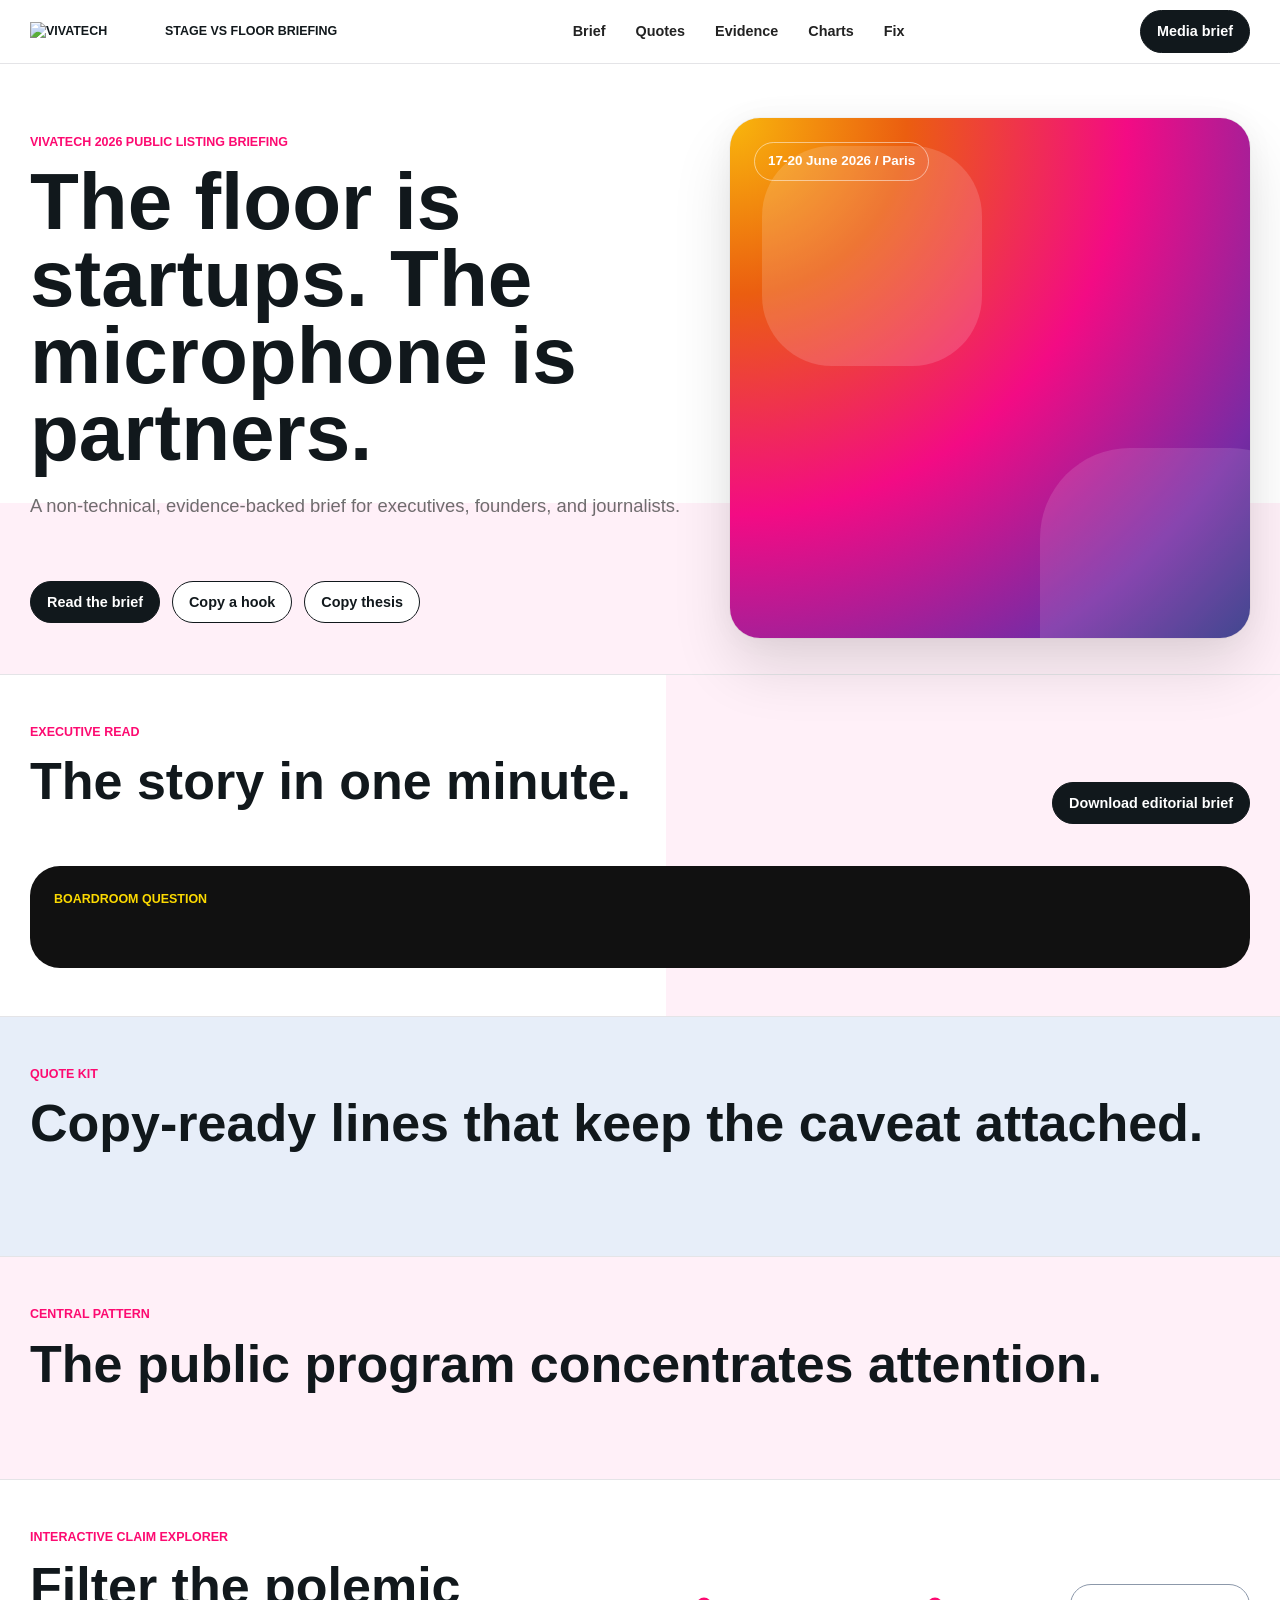
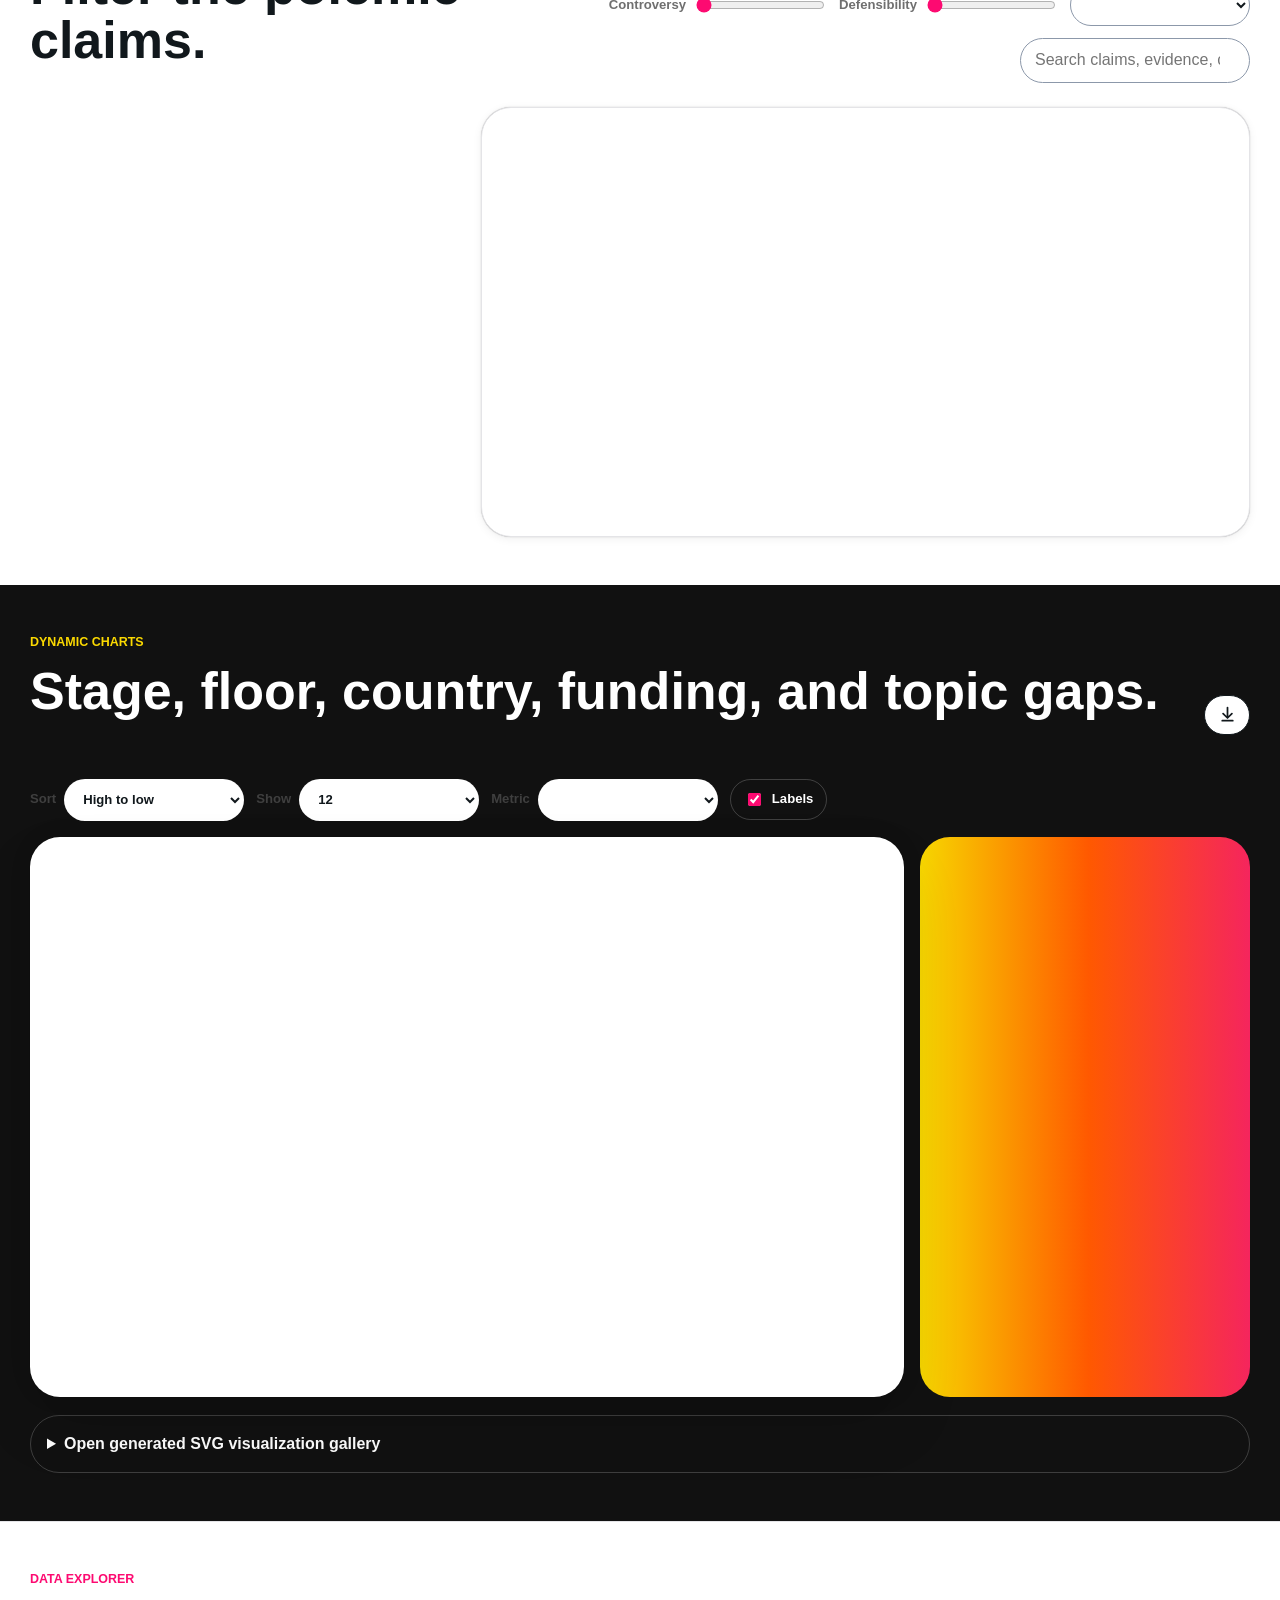
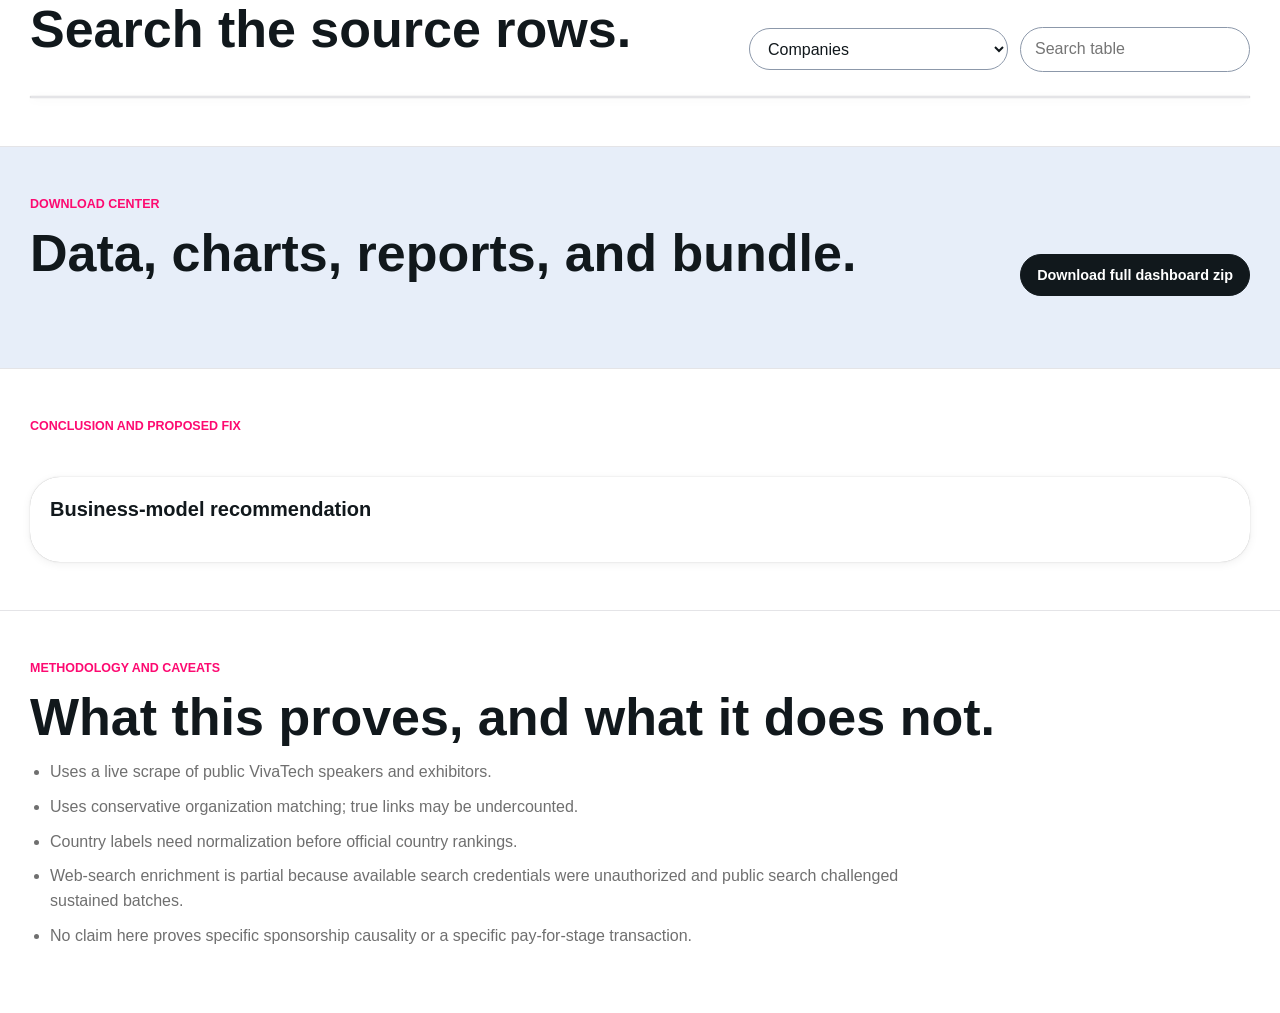
==== analysis/dashboard_templates/index.html @ 1c04c726 "Prepare VivaTech dashboard for GitHub Pages" ====
<!doctype html>
<html lang="en">
<head>
  <meta charset="utf-8" />
  <meta name="viewport" content="width=device-width, initial-scale=1" />
  <title>VivaTech Stage vs Floor Briefing</title>
  <link rel="stylesheet" href="dashboard.css" />
</head>
<body>
  <header class="vt-header">
    <a class="brand-lockup" href="#overview" aria-label="VivaTech dashboard overview">
      <img src="assets/brand/logos/logo-v-black.svg" alt="VivaTech" />
      <span>Stage vs Floor Briefing</span>
    </a>
    <nav class="main-nav" aria-label="Dashboard sections">
      <a href="#brief">Brief</a>
      <a href="#share">Quotes</a>
      <a href="#claims">Evidence</a>
      <a href="#charts">Charts</a>
      <a href="#conclusion">Fix</a>
    </nav>
    <a class="header-cta" href="downloads/publish_media_kit/executive_viral_brief.md" download>Media brief</a>
  </header>

  <main>
    <section id="overview" class="hero">
      <div class="hero-copy">
        <p class="section-kicker">VivaTech 2026 public listing briefing</p>
        <h1 id="heroThesis">The floor is startups. The microphone is partners.</h1>
        <p class="lede" id="heroSubhead">A non-technical, evidence-backed brief for executives, founders, and journalists.</p>
        <p class="hero-editorial" id="heroEditorial"></p>
        <div class="hero-actions">
          <a class="primary-link" href="#brief">Read the brief</a>
          <a class="ghost-link" href="#share">Copy a hook</a>
          <button class="ghost-link copy-button" type="button" data-copy-target="heroThesis">Copy thesis</button>
        </div>
      </div>
      <aside class="hero-poster" aria-label="Headline analysis metrics">
        <div class="poster-topline">17-20 June 2026 / Paris</div>
        <div id="metricGrid" class="metric-grid"></div>
      </aside>
    </section>

    <section id="brief" class="band executive-band">
      <div class="section-head">
        <div>
          <p class="section-kicker">Executive read</p>
          <h2>The story in one minute.</h2>
        </div>
        <a class="primary-link" href="downloads/publish_media_kit/executive_viral_brief.md" download>Download editorial brief</a>
      </div>
      <div id="executiveGrid" class="executive-grid"></div>
      <aside class="message-house">
        <p class="section-kicker">Boardroom question</p>
        <h3 id="executiveQuestion"></h3>
        <div id="boardroomMoves" class="move-list"></div>
      </aside>
    </section>

    <section id="share" class="band share-band">
      <div class="section-head">
        <div>
          <p class="section-kicker">Quote kit</p>
          <h2>Copy-ready lines that keep the caveat attached.</h2>
        </div>
        <div id="quoteFilters" class="quote-filters" aria-label="Quote audience filters"></div>
      </div>
      <div id="quoteGrid" class="quote-grid"></div>
      <div id="languageRules" class="language-rules"></div>
    </section>

    <section class="band thesis-band">
      <div class="section-head">
        <div>
          <p class="section-kicker">Central pattern</p>
          <h2>The public program concentrates attention.</h2>
        </div>
      </div>
      <p id="centralThesis" class="wide-copy"></p>
    </section>

    <section id="claims" class="band">
      <div class="section-head">
        <div>
          <p class="section-kicker">Interactive claim explorer</p>
          <h2>Filter the polemic claims.</h2>
        </div>
        <div class="filters">
          <label>Controversy <input id="controversyFilter" type="range" min="1" max="5" value="1" /></label>
          <label>Defensibility <input id="defensibilityFilter" type="range" min="1" max="5" value="1" /></label>
          <select id="claimTopic" aria-label="Claim topic"></select>
          <input id="claimSearch" type="search" placeholder="Search claims, evidence, caveats" />
        </div>
      </div>
      <div class="claim-layout">
        <div id="claimList" class="claim-list"></div>
        <article id="claimDetail" class="claim-detail"></article>
      </div>
    </section>

    <section id="charts" class="band chart-band">
      <div class="section-head section-head-dark">
        <div>
          <p class="section-kicker">Dynamic charts</p>
          <h2>Stage, floor, country, funding, and topic gaps.</h2>
        </div>
        <button id="exportChart" class="icon-button" type="button" title="Download current chart SVG" aria-label="Download current chart SVG">
          <svg class="button-icon" viewBox="0 0 24 24" aria-hidden="true">
            <path d="M12 3a1 1 0 0 1 1 1v9.59l3.3-3.3a1 1 0 1 1 1.4 1.42l-5 5a1 1 0 0 1-1.4 0l-5-5a1 1 0 1 1 1.4-1.42l3.3 3.3V4a1 1 0 0 1 1-1Z"></path>
            <path d="M5 19a1 1 0 0 1 1-1h12a1 1 0 1 1 0 2H6a1 1 0 0 1-1-1Z"></path>
          </svg>
        </button>
      </div>

      <div id="chartTabs" class="chart-tabs" role="tablist" aria-label="Chart views"></div>

      <div class="chart-controls" aria-label="Chart controls">
        <label>Sort
          <select id="chartSort">
            <option value="desc">High to low</option>
            <option value="asc">Low to high</option>
            <option value="name">A to Z</option>
          </select>
        </label>
        <label>Show
          <select id="chartLimit">
            <option value="8">8</option>
            <option value="12" selected>12</option>
            <option value="20">20</option>
            <option value="all">All</option>
          </select>
        </label>
        <label>Metric
          <select id="chartMetric"></select>
        </label>
        <label class="toggle-label">
          <input id="chartLabels" type="checkbox" checked />
          Labels
        </label>
      </div>

      <div class="chart-workbench">
        <div class="chart-stage">
          <div id="chartCanvas" class="chart-canvas" aria-live="polite"></div>
          <div id="chartTooltip" class="chart-tooltip" hidden></div>
        </div>
        <aside id="chartInsight" class="chart-insight"></aside>
      </div>

      <details class="svg-library">
        <summary>Open generated SVG visualization gallery</summary>
        <div class="svg-gallery" id="svgGallery"></div>
      </details>
    </section>

    <section id="data" class="band">
      <div class="section-head">
        <div>
          <p class="section-kicker">Data explorer</p>
          <h2>Search the source rows.</h2>
        </div>
        <div class="filters">
          <select id="tableSelect">
            <option value="companies">Companies</option>
            <option value="speakers">Speakers</option>
            <option value="matches">Speaker-company matches</option>
            <option value="countries">Countries</option>
            <option value="tags">Tags</option>
            <option value="funding">Funding</option>
            <option value="coverage">Company speaker coverage</option>
            <option value="leaders">Speaker organization leaders</option>
            <option value="tagPairs">Tag pairs</option>
          </select>
          <input id="tableSearch" type="search" placeholder="Search table" />
        </div>
      </div>
      <div id="dataTableMeta" class="table-meta"></div>
      <div id="dataTable" class="table-wrap"></div>
    </section>

    <section id="downloads" class="band download-band">
      <div class="section-head">
        <div>
          <p class="section-kicker">Download center</p>
          <h2>Data, charts, reports, and bundle.</h2>
        </div>
        <a class="primary-link" href="vivatech_dashboard_bundle.zip" download>Download full dashboard zip</a>
      </div>
      <div id="downloadList" class="download-list"></div>
    </section>

    <section id="conclusion" class="band conclusion">
      <p class="section-kicker">Conclusion and proposed fix</p>
      <h2 id="conclusionTitle"></h2>
      <p id="conclusionThesis" class="wide-copy"></p>
      <div id="supportGrid" class="support-grid"></div>
      <div class="business-model">
        <h3>Business-model recommendation</h3>
        <p id="businessModel"></p>
        <p class="redline" id="redLine"></p>
      </div>
    </section>

    <section id="methodology" class="band methodology">
      <p class="section-kicker">Methodology and caveats</p>
      <h2>What this proves, and what it does not.</h2>
      <ul>
        <li>Uses a live scrape of public VivaTech speakers and exhibitors.</li>
        <li>Uses conservative organization matching; true links may be undercounted.</li>
        <li>Country labels need normalization before official country rankings.</li>
        <li>Web-search enrichment is partial because available search credentials were unauthorized and public search challenged sustained batches.</li>
        <li>No claim here proves specific sponsorship causality or a specific pay-for-stage transaction.</li>
      </ul>
    </section>
  </main>

  <script src="data/dashboard_data.js"></script>
  <script src="dashboard.js"></script>
</body>
</html>
---- analysis/dashboard_templates/dashboard.css ----
*{box-sizing:border-box}
:root{
  --vt-yellow:#fbd901;
  --vt-orange:#f04e0c;
  --vt-pink:#fd0a71;
  --vt-purple:#580055;
  --vt-blue:#08409d;
  --vt-cyan:#5eb9ca;
  --vt-lime:#b6cf20;
  --vt-black:#11181c;
  --vt-ink:#222222;
  --vt-muted:#4b4b4bcc;
  --vt-line:#e4e4e7;
  --vt-soft:#fff0f8;
  --vt-blue-soft:#e7eef9;
  --vt-white:#ffffff;
  --vt-gradient-main:linear-gradient(90deg,#f7d700 0%,#ff5900 51%,#f5255d 100%);
  --vt-gradient-stage:radial-gradient(circle at 0 0,#f9b70c 0,#eb5e10 24%,#f30b84 54%,#782ba4 82%,#262d7f 100%);
  --vt-gradient-startup:linear-gradient(135deg,#812fdb,#c51180);
  --vt-gradient-exhibitor:linear-gradient(135deg,#5eb9ca,#b6cf20);
  --vt-gradient-investor:linear-gradient(135deg,#c5117f,#6acce2);
  --vt-radius-small:8px;
  --vt-radius-medium:20px;
  --vt-radius-large:30px;
  --vt-radius-xl:50px;
  --vt-shadow-small:0 0 5px #00000005,0 2px 10px #0000000f,0 0 1px #0000004d;
  --vt-shadow-large:0 0 30px #0000000a,0 30px 60px #0000001f,0 0 1px #0000004d;
}
html{scroll-behavior:smooth}
section[id]{scroll-margin-top:88px}
body{
  margin:0;
  background:var(--vt-white);
  color:var(--vt-black);
  font-family:Poppins,"Helvetica Neue",Arial,sans-serif;
  line-height:1.55;
  letter-spacing:0;
}
a{color:inherit}
img{max-width:100%;height:auto}
button,input,select{font:inherit}
.vt-header{
  position:sticky;
  top:0;
  z-index:30;
  display:grid;
  grid-template-columns:auto minmax(0,1fr) auto;
  align-items:center;
  gap:22px;
  min-height:64px;
  padding:10px 30px;
  border-bottom:1px solid var(--vt-line);
  background:rgba(255,255,255,.94);
  backdrop-filter:blur(14px);
}
.brand-lockup{
  display:flex;
  align-items:center;
  gap:13px;
  text-decoration:none;
  font-size:.78rem;
  font-weight:700;
  text-transform:uppercase;
}
.brand-lockup img{width:122px;height:auto}
.main-nav{
  display:flex;
  justify-content:center;
  align-items:center;
  gap:6px;
  flex-wrap:wrap;
}
.main-nav a{
  position:relative;
  padding:9px 12px;
  color:var(--vt-ink);
  font-size:.9rem;
  font-weight:700;
  text-decoration:none;
}
.main-nav a::after{
  content:"";
  position:absolute;
  left:12px;
  right:12px;
  bottom:5px;
  height:3px;
  border-radius:5px;
  background:var(--vt-gradient-main);
  transform:scaleX(0);
  transform-origin:left;
  transition:transform .2s ease;
}
.main-nav a:hover::after,.main-nav a:focus-visible::after{transform:scaleX(1)}
.header-cta,.primary-link,.ghost-link,.icon-button{
  display:inline-flex;
  align-items:center;
  justify-content:center;
  min-height:40px;
  padding:9px 16px;
  border:1px solid var(--vt-black);
  border-radius:999px;
  text-decoration:none;
  font-size:.9rem;
  font-weight:700;
  transition:transform .18s ease,background .18s ease,color .18s ease,box-shadow .18s ease;
}
.header-cta,.primary-link{
  background:var(--vt-black);
  color:var(--vt-white);
}
.ghost-link{
  color:var(--vt-black);
  background:var(--vt-white);
}
.header-cta:hover,.primary-link:hover,.ghost-link:hover,.icon-button:hover{transform:translateY(-1px);box-shadow:var(--vt-shadow-small)}
.hero{
  display:grid;
  grid-template-columns:minmax(0,1fr) minmax(340px,520px);
  gap:34px;
  align-items:stretch;
  padding:54px 30px 36px;
  background:
    linear-gradient(180deg,#fff,#fff 72%,#fff0f8 72%,#fff0f8);
}
.hero-copy{
  display:flex;
  min-height:520px;
  flex-direction:column;
  justify-content:center;
  max-width:960px;
}
.section-kicker{
  margin:0 0 12px;
  color:var(--vt-pink);
  font-size:.78rem;
  font-weight:800;
  text-transform:uppercase;
}
h1,h2,h3,p{margin-top:0}
h1{
  max-width:920px;
  margin-bottom:20px;
  color:var(--vt-black);
  font-size:5rem;
  line-height:.96;
  font-weight:900;
}
h2{
  margin-bottom:16px;
  font-size:3.25rem;
  line-height:1.04;
  font-weight:800;
}
h3{font-size:1.25rem;line-height:1.25;font-weight:800}
.lede,.wide-copy{
  max-width:1020px;
  color:var(--vt-muted);
  font-size:1.15rem;
}
.hero-editorial{
  max-width:760px;
  margin:14px 0 0;
  color:var(--vt-black);
  font-size:1.02rem;
  font-weight:700;
}
.hero-actions{display:flex;gap:12px;flex-wrap:wrap;margin-top:28px}
.copy-button{cursor:pointer}
.hero-poster{
  position:relative;
  overflow:hidden;
  display:flex;
  flex-direction:column;
  justify-content:space-between;
  min-height:520px;
  padding:24px;
  border-radius:var(--vt-radius-large);
  color:var(--vt-white);
  background:var(--vt-gradient-stage);
  box-shadow:var(--vt-shadow-large);
}
.hero-poster::before{
  content:"";
  position:absolute;
  inset:28px auto auto 32px;
  width:220px;
  height:220px;
  border-radius:70px;
  background:#ffffff26;
}
.hero-poster::after{
  content:"";
  position:absolute;
  right:-70px;
  bottom:-90px;
  width:280px;
  height:280px;
  border-radius:90px;
  background:#ffffff1f;
}
.poster-topline{
  position:relative;
  z-index:1;
  width:max-content;
  max-width:100%;
  padding:8px 13px;
  border:1px solid #ffffff80;
  border-radius:999px;
  font-size:.84rem;
  font-weight:700;
}
.metric-grid{
  position:relative;
  z-index:1;
  display:grid;
  grid-template-columns:1fr;
  gap:10px;
}
.metric{
  display:grid;
  grid-template-columns:auto 1fr;
  gap:14px;
  align-items:center;
  min-height:72px;
  padding:14px 16px;
  border:1px solid #ffffff50;
  border-radius:var(--vt-radius-medium);
  background:#ffffff18;
  backdrop-filter:blur(8px);
}
.metric strong{
  min-width:112px;
  font-size:2rem;
  line-height:1;
  font-weight:900;
}
.metric span{font-size:.9rem;font-weight:600}
.band{
  padding:48px 30px;
  border-top:1px solid var(--vt-line);
  background:var(--vt-white);
}
.thesis-band{background:var(--vt-soft)}
.executive-band{
  background:
    linear-gradient(90deg,#fff 0,#fff 52%,#fff0f8 52%,#fff0f8 100%);
}
.executive-grid{
  display:grid;
  grid-template-columns:repeat(4,minmax(0,1fr));
  gap:14px;
}
.executive-card{
  position:relative;
  overflow:hidden;
  min-height:300px;
  padding:20px;
  border:1px solid var(--vt-line);
  border-radius:var(--vt-radius-large);
  background:#fff;
  box-shadow:var(--vt-shadow-small);
}
.executive-card::after{
  content:"";
  position:absolute;
  left:0;
  right:0;
  bottom:0;
  height:7px;
  background:var(--vt-gradient-main);
}
.executive-card p,.quote-meta{
  margin:0 0 12px;
  color:var(--vt-pink);
  font-size:.75rem;
  font-weight:900;
  text-transform:uppercase;
}
.executive-card strong{
  display:block;
  margin-bottom:18px;
  color:var(--vt-black);
  font-size:2.1rem;
  line-height:1;
  font-weight:900;
}
.executive-card span,.executive-card em{
  display:block;
  color:var(--vt-muted);
  font-style:normal;
  font-size:.94rem;
}
.executive-card em{
  margin-top:12px;
  color:var(--vt-black);
  font-weight:800;
}
.message-house{
  display:grid;
  grid-template-columns:minmax(0,.68fr) minmax(280px,.32fr);
  gap:22px;
  align-items:start;
  margin-top:18px;
  padding:24px;
  border-radius:var(--vt-radius-large);
  color:#fff;
  background:#111;
}
.message-house .section-kicker{color:var(--vt-yellow)}
.message-house h3{
  margin:0;
  font-size:2rem;
  line-height:1.08;
}
.move-list{display:grid;gap:10px}
.move-item{
  display:grid;
  grid-template-columns:36px 1fr;
  gap:10px;
  align-items:start;
}
.move-item strong{
  display:grid;
  place-items:center;
  width:30px;
  height:30px;
  border-radius:50%;
  color:#111;
  background:var(--vt-yellow);
}
.move-item span{font-weight:700}
.share-band{background:var(--vt-blue-soft)}
.quote-filters{
  display:flex;
  gap:10px;
  flex-wrap:wrap;
  justify-content:flex-end;
}
.quote-filter{
  min-height:38px;
  border:1px solid var(--vt-black);
  border-radius:999px;
  padding:8px 14px;
  color:var(--vt-black);
  background:#fff;
  font-size:.84rem;
  font-weight:900;
  text-transform:capitalize;
  cursor:pointer;
}
.quote-filter.active{
  color:#fff;
  background:var(--vt-black);
}
.quote-grid{
  display:grid;
  grid-template-columns:repeat(3,minmax(0,1fr));
  gap:14px;
}
.quote-card{
  display:flex;
  flex-direction:column;
  min-height:320px;
  padding:20px;
  border:1px solid var(--vt-line);
  border-radius:var(--vt-radius-large);
  background:#fff;
  box-shadow:var(--vt-shadow-small);
}
.quote-card h3{
  margin-bottom:16px;
  font-size:1.45rem;
  line-height:1.1;
}
.quote-card p{color:var(--vt-muted);font-size:.94rem}
.quote-card .primary-link{
  width:max-content;
  margin-top:auto;
}
.language-rules{
  display:grid;
  grid-template-columns:repeat(2,minmax(0,1fr));
  gap:14px;
  margin-top:18px;
}
.language-rules article{
  padding:20px;
  border-radius:var(--vt-radius-large);
  background:#fff;
  box-shadow:var(--vt-shadow-small);
}
.language-rules ul{
  display:grid;
  gap:8px;
  margin:0;
  padding-left:18px;
  color:var(--vt-muted);
}
.copy-toast{
  position:fixed;
  right:18px;
  bottom:18px;
  z-index:80;
  padding:10px 14px;
  border-radius:999px;
  color:#fff;
  background:#111;
  box-shadow:var(--vt-shadow-large);
  font-weight:900;
  opacity:0;
  transform:translateY(8px);
  pointer-events:none;
}
.copy-toast.visible{
  opacity:1;
  transform:translateY(0);
}
.section-head{
  display:flex;
  align-items:end;
  justify-content:space-between;
  gap:24px;
  margin-bottom:24px;
}
.filters,.chart-controls{
  display:flex;
  align-items:center;
  justify-content:flex-end;
  gap:12px;
  flex-wrap:wrap;
}
label{
  display:flex;
  align-items:center;
  gap:8px;
  color:var(--vt-muted);
  font-size:.82rem;
  font-weight:700;
}
input[type=search],select{
  min-height:42px;
  min-width:180px;
  border:1px solid #8c98aa;
  border-radius:999px;
  padding:9px 14px;
  background:var(--vt-white);
  color:var(--vt-black);
}
input[type=range]{accent-color:var(--vt-pink)}
input[type=checkbox]{accent-color:var(--vt-pink)}
.toggle-label{padding:9px 13px;border:1px solid #ffffff33;border-radius:999px;color:inherit}
.claim-layout{
  display:grid;
  grid-template-columns:minmax(280px,.36fr) minmax(0,.64fr);
  gap:18px;
}
.claim-list{
  display:grid;
  gap:10px;
  max-height:720px;
  overflow:auto;
  padding-right:4px;
}
.claim-button{
  display:block;
  width:100%;
  text-align:left;
  border:1px solid var(--vt-line);
  border-radius:var(--vt-radius-medium);
  background:#fff;
  padding:15px;
  color:var(--vt-black);
  cursor:pointer;
}
.claim-button.active{
  border-color:var(--vt-pink);
  background:var(--vt-soft);
  box-shadow:inset 5px 0 0 var(--vt-pink);
}
.claim-button strong{display:block;font-size:.98rem;line-height:1.25}
.claim-button small{display:block;margin-top:6px;color:var(--vt-muted);font-weight:600}
.claim-detail{
  min-height:430px;
  border:1px solid var(--vt-line);
  border-radius:var(--vt-radius-large);
  background:var(--vt-white);
  padding:22px;
  box-shadow:var(--vt-shadow-small);
}
.claim-detail img{
  width:min(440px,100%);
  aspect-ratio:4/5;
  object-fit:contain;
  margin:18px 0;
  border-radius:var(--vt-radius-small);
  border:1px solid var(--vt-line);
}
.score{color:var(--vt-blue);font-weight:900}
.chart-band{
  color:var(--vt-white);
  border:0;
  background:#111;
}
.section-head-dark h2,.section-head-dark .section-kicker{color:var(--vt-white)}
.section-head-dark .section-kicker{color:var(--vt-yellow)}
.icon-button{
  width:46px;
  min-width:46px;
  padding:0;
  background:var(--vt-white);
  color:var(--vt-black);
}
.button-icon{width:21px;height:21px;fill:currentColor}
.chart-tabs{
  display:flex;
  gap:10px;
  flex-wrap:wrap;
  overflow:visible;
  padding:4px 0 16px;
}
.chart-tab{
  position:relative;
  flex:0 0 auto;
  border:1px solid #ffffff24;
  border-radius:999px;
  padding:10px 15px;
  color:var(--vt-white);
  background:#ffffff0d;
  font-size:.86rem;
  font-weight:800;
  cursor:pointer;
}
.chart-tab.active{
  color:var(--vt-black);
  background:var(--vt-white);
}
.chart-tab.active::after{
  content:"";
  position:absolute;
  left:16px;
  right:16px;
  bottom:-8px;
  height:4px;
  border-radius:5px;
  background:var(--vt-gradient-main);
}
.chart-controls{
  justify-content:flex-start;
  margin-bottom:16px;
  color:var(--vt-white);
}
.chart-controls select{border-color:#ffffff40}
.chart-workbench{
  display:grid;
  grid-template-columns:minmax(0,1fr) 330px;
  gap:16px;
}
.chart-stage{
  position:relative;
  min-width:0;
}
.chart-canvas{
  min-height:560px;
  overflow:auto;
  border-radius:var(--vt-radius-large);
  background:var(--vt-white);
  color:var(--vt-black);
  box-shadow:var(--vt-shadow-large);
}
.chart-canvas svg{width:100%;height:auto;min-width:820px}
.chart-title{font-size:26px;font-weight:900;fill:var(--vt-black)}
.chart-subtitle,.axis-label,.bar-label,.point-label{font-size:13px;fill:var(--vt-muted)}
.bar-label{font-weight:700;fill:var(--vt-black)}
.chart-mark{cursor:pointer;transition:opacity .16s ease,filter .16s ease}
.chart-mark:hover{filter:brightness(1.06)}
.chart-tooltip{
  position:absolute;
  z-index:5;
  max-width:270px;
  padding:10px 12px;
  border-radius:var(--vt-radius-small);
  background:#111;
  color:#fff;
  box-shadow:var(--vt-shadow-large);
  font-size:.82rem;
  pointer-events:none;
}
.chart-insight{
  border-radius:var(--vt-radius-large);
  padding:20px;
  background:var(--vt-gradient-main);
  color:var(--vt-black);
}
.chart-insight h3{margin-bottom:10px}
.chart-insight p{margin-bottom:12px;font-size:.94rem;font-weight:500}
.chart-insight .statline{
  display:grid;
  gap:8px;
  margin-top:12px;
}
.chart-insight .statline span{
  display:block;
  padding:9px 11px;
  border-radius:var(--vt-radius-small);
  background:#ffffffb8;
  font-weight:800;
}
.svg-library{
  margin-top:18px;
  border:1px solid #ffffff30;
  border-radius:var(--vt-radius-large);
  padding:16px;
}
.svg-library summary{cursor:pointer;font-weight:800}
.svg-gallery{
  display:grid;
  grid-template-columns:repeat(3,minmax(0,1fr));
  gap:14px;
  margin-top:16px;
}
.svg-card{
  overflow:hidden;
  border-radius:var(--vt-radius-medium);
  background:#fff;
  color:var(--vt-black);
}
.svg-card img{display:block;width:100%}
.svg-card a{
  display:block;
  padding:12px;
  font-weight:800;
  text-decoration:none;
}
.table-meta{
  margin-bottom:10px;
  color:var(--vt-muted);
  font-size:.9rem;
  font-weight:700;
}
.table-wrap{
  max-height:660px;
  overflow:auto;
  border:1px solid var(--vt-line);
  border-radius:var(--vt-radius-large);
  background:#fff;
  box-shadow:var(--vt-shadow-small);
}
.table-wrap table{width:100%;border-collapse:collapse;font-size:.86rem}
.table-wrap th,.table-wrap td{
  padding:10px 12px;
  border-bottom:1px solid var(--vt-line);
  text-align:left;
  vertical-align:top;
}
.table-wrap th{
  position:sticky;
  top:0;
  z-index:1;
  background:var(--vt-pink);
  color:#fff;
}
.table-wrap tr:nth-child(odd) td{background:var(--vt-soft)}
.download-band{background:var(--vt-blue-soft)}
.download-list{
  display:grid;
  grid-template-columns:repeat(3,minmax(0,1fr));
  gap:14px;
}
.download-group{
  border-radius:var(--vt-radius-large);
  background:#fff;
  padding:18px;
  box-shadow:var(--vt-shadow-small);
}
.download-group h3{margin-bottom:10px}
.download-group a{
  display:block;
  padding:7px 0;
  color:var(--vt-blue);
  font-weight:700;
  overflow-wrap:anywhere;
}
.support-grid{
  display:grid;
  grid-template-columns:repeat(2,minmax(0,1fr));
  gap:16px;
  margin-top:24px;
}
.support-card,.business-model{
  border-radius:var(--vt-radius-large);
  background:#fff;
  padding:20px;
  box-shadow:var(--vt-shadow-small);
}
.support-card p,.business-model p,.methodology li{color:var(--vt-muted)}
.business-model{margin-top:16px}
.redline{
  margin-top:14px;
  border-left:6px solid var(--vt-pink);
  padding-left:14px;
  color:var(--vt-black)!important;
  font-weight:800;
}
.methodology ul{display:grid;gap:10px;max-width:900px;padding-left:20px;list-style:disc}
@media(max-width:1120px){
  .vt-header{grid-template-columns:1fr;justify-items:start}
  .main-nav{justify-content:flex-start}
  .hero{grid-template-columns:1fr}
  .hero-copy{min-height:auto}
  .hero-poster{min-height:430px}
  .chart-workbench{grid-template-columns:1fr}
  .chart-insight{min-height:auto}
  .executive-grid{grid-template-columns:repeat(2,minmax(0,1fr))}
  .quote-grid{grid-template-columns:repeat(2,minmax(0,1fr))}
  .message-house{grid-template-columns:1fr}
}
@media(max-width:820px){
  section[id]{scroll-margin-top:0}
  .vt-header{position:static;padding:12px 16px;gap:12px}
  .brand-lockup{flex-wrap:wrap;gap:10px}
  .brand-lockup img{width:86px}
  .main-nav{gap:2px}
  .hero,.band{padding-left:16px;padding-right:16px}
  h1{font-size:3.2rem}
  h2{font-size:2.2rem}
  .section-head{display:block}
  .filters,.chart-controls{justify-content:flex-start;margin-top:14px}
  .claim-layout,.download-list,.support-grid,.svg-gallery,.executive-grid,.quote-grid,.language-rules{grid-template-columns:1fr}
  .chart-canvas{min-height:460px}
  .chart-canvas svg{min-width:720px}
  .chart-tabs{flex-wrap:nowrap;overflow:auto}
  .quote-filters{justify-content:flex-start}
}
@media(max-width:520px){
  h1{font-size:2.45rem}
  h2{font-size:1.75rem}
  .main-nav a{padding:7px 8px}
  .hero-poster{padding:16px}
  .metric{grid-template-columns:1fr;gap:4px}
  .metric strong{min-width:0}
  input[type=search],select{width:100%;min-width:0}
  label{width:100%;align-items:flex-start;flex-direction:column}
}
@media(prefers-reduced-motion:reduce){
  html{scroll-behavior:auto}
  *,*::before,*::after{transition:none!important;animation:none!important}
}
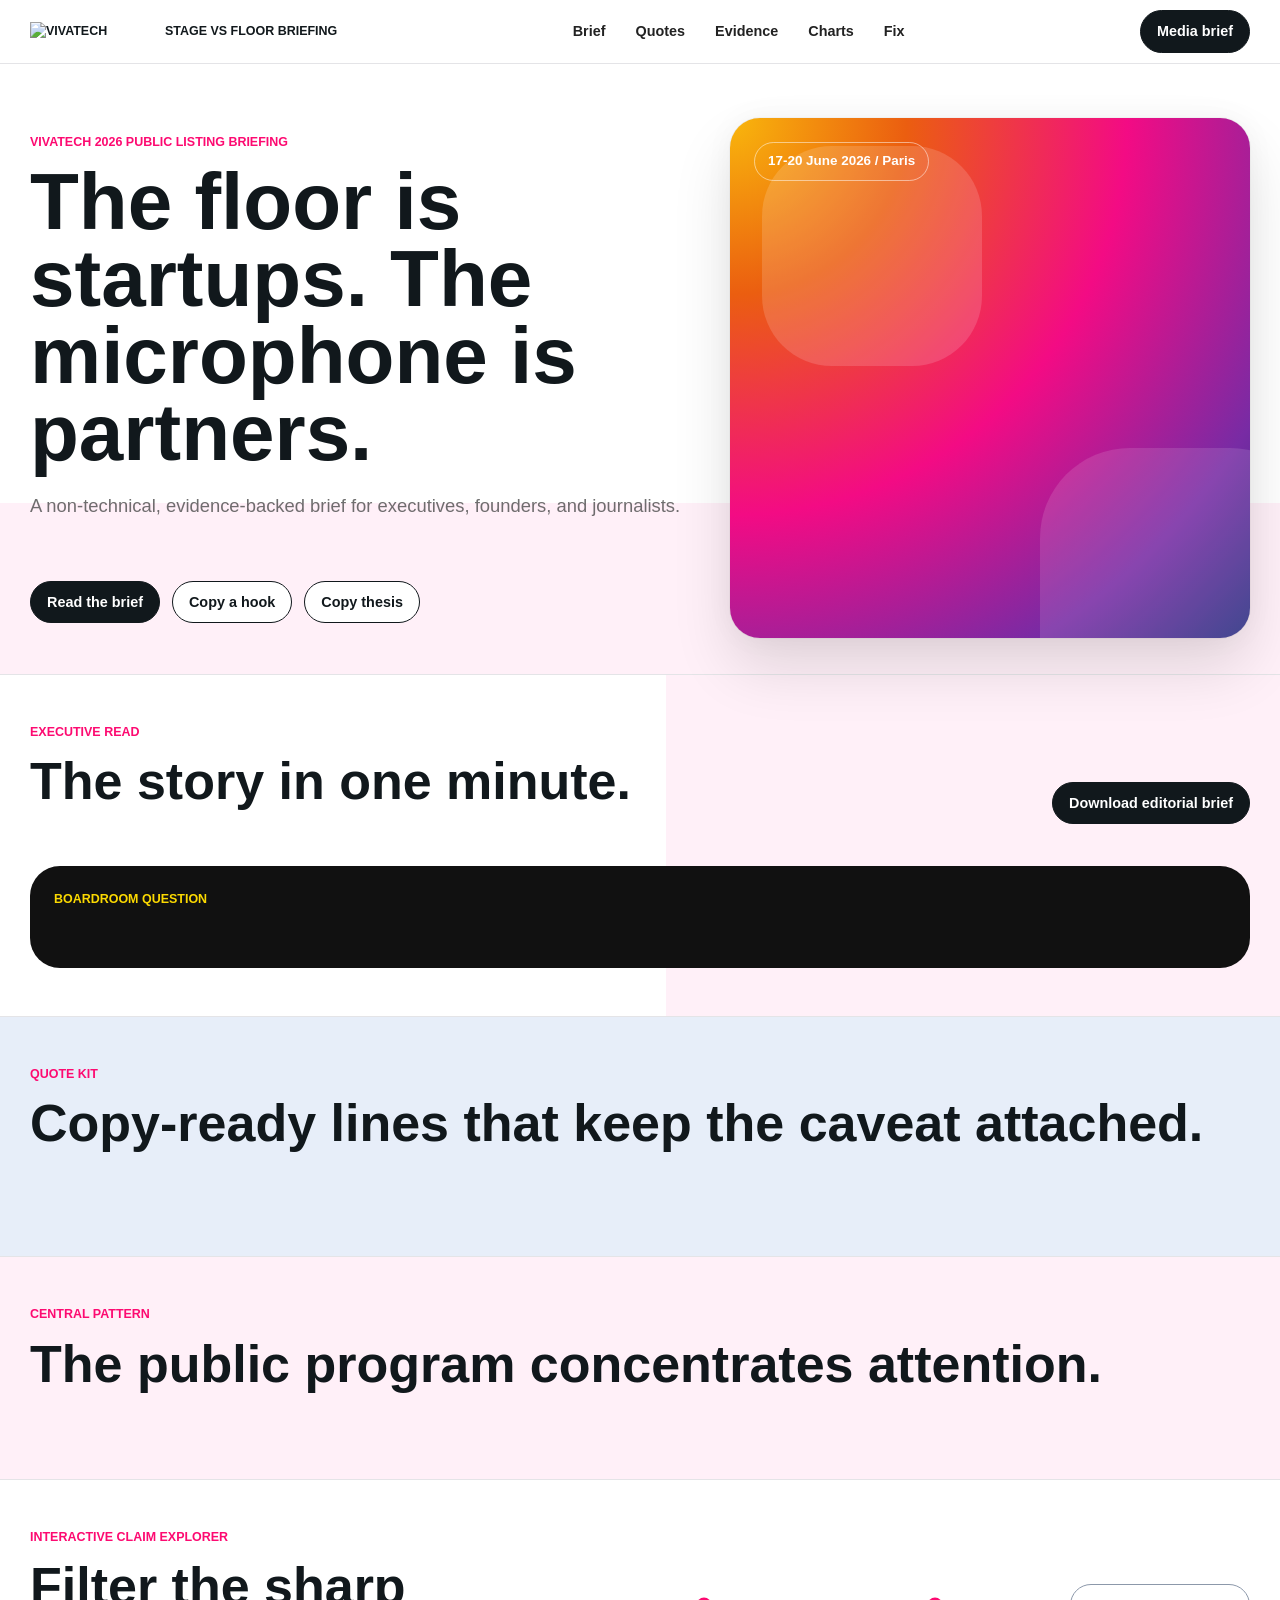
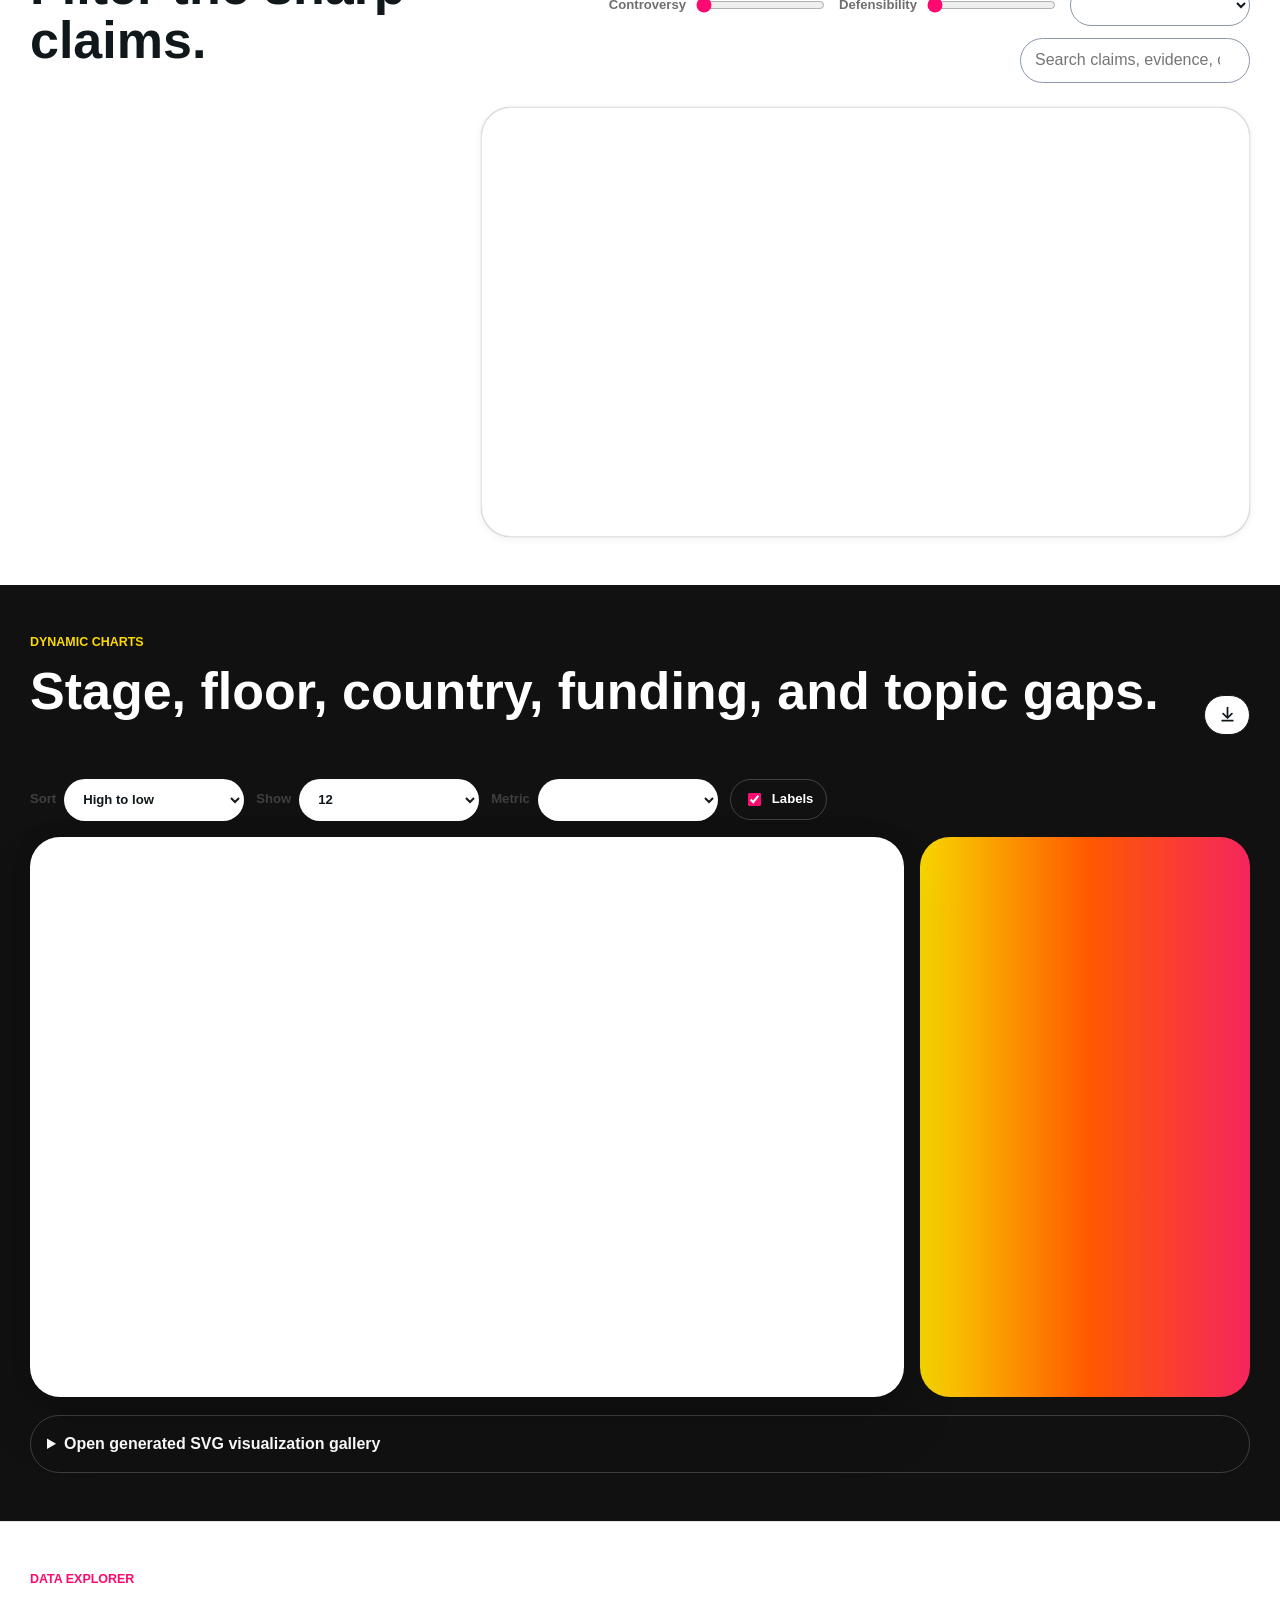
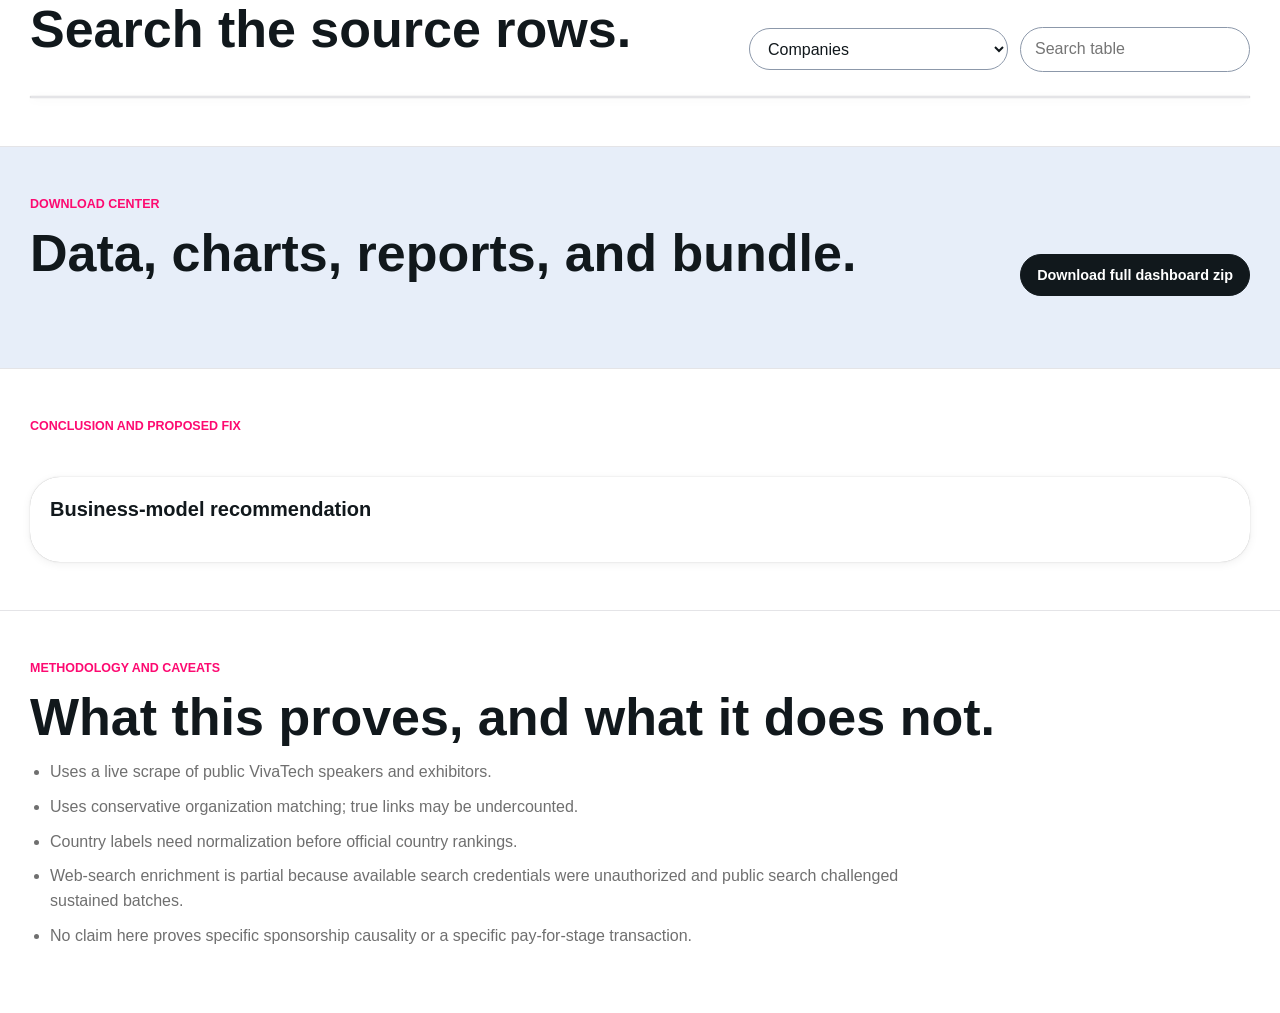
==== commit 7366571c: "Remove explicit charged labels from dashboard" ====
--- a/analysis/dashboard_templates/index.html
+++ b/analysis/dashboard_templates/index.html
@@ -83,7 +83,7 @@
       <div class="section-head">
         <div>
           <p class="section-kicker">Interactive claim explorer</p>
-          <h2>Filter the polemic claims.</h2>
+          <h2>Filter the sharp claims.</h2>
         </div>
         <div class="filters">
           <label>Controversy <input id="controversyFilter" type="range" min="1" max="5" value="1" /></label>
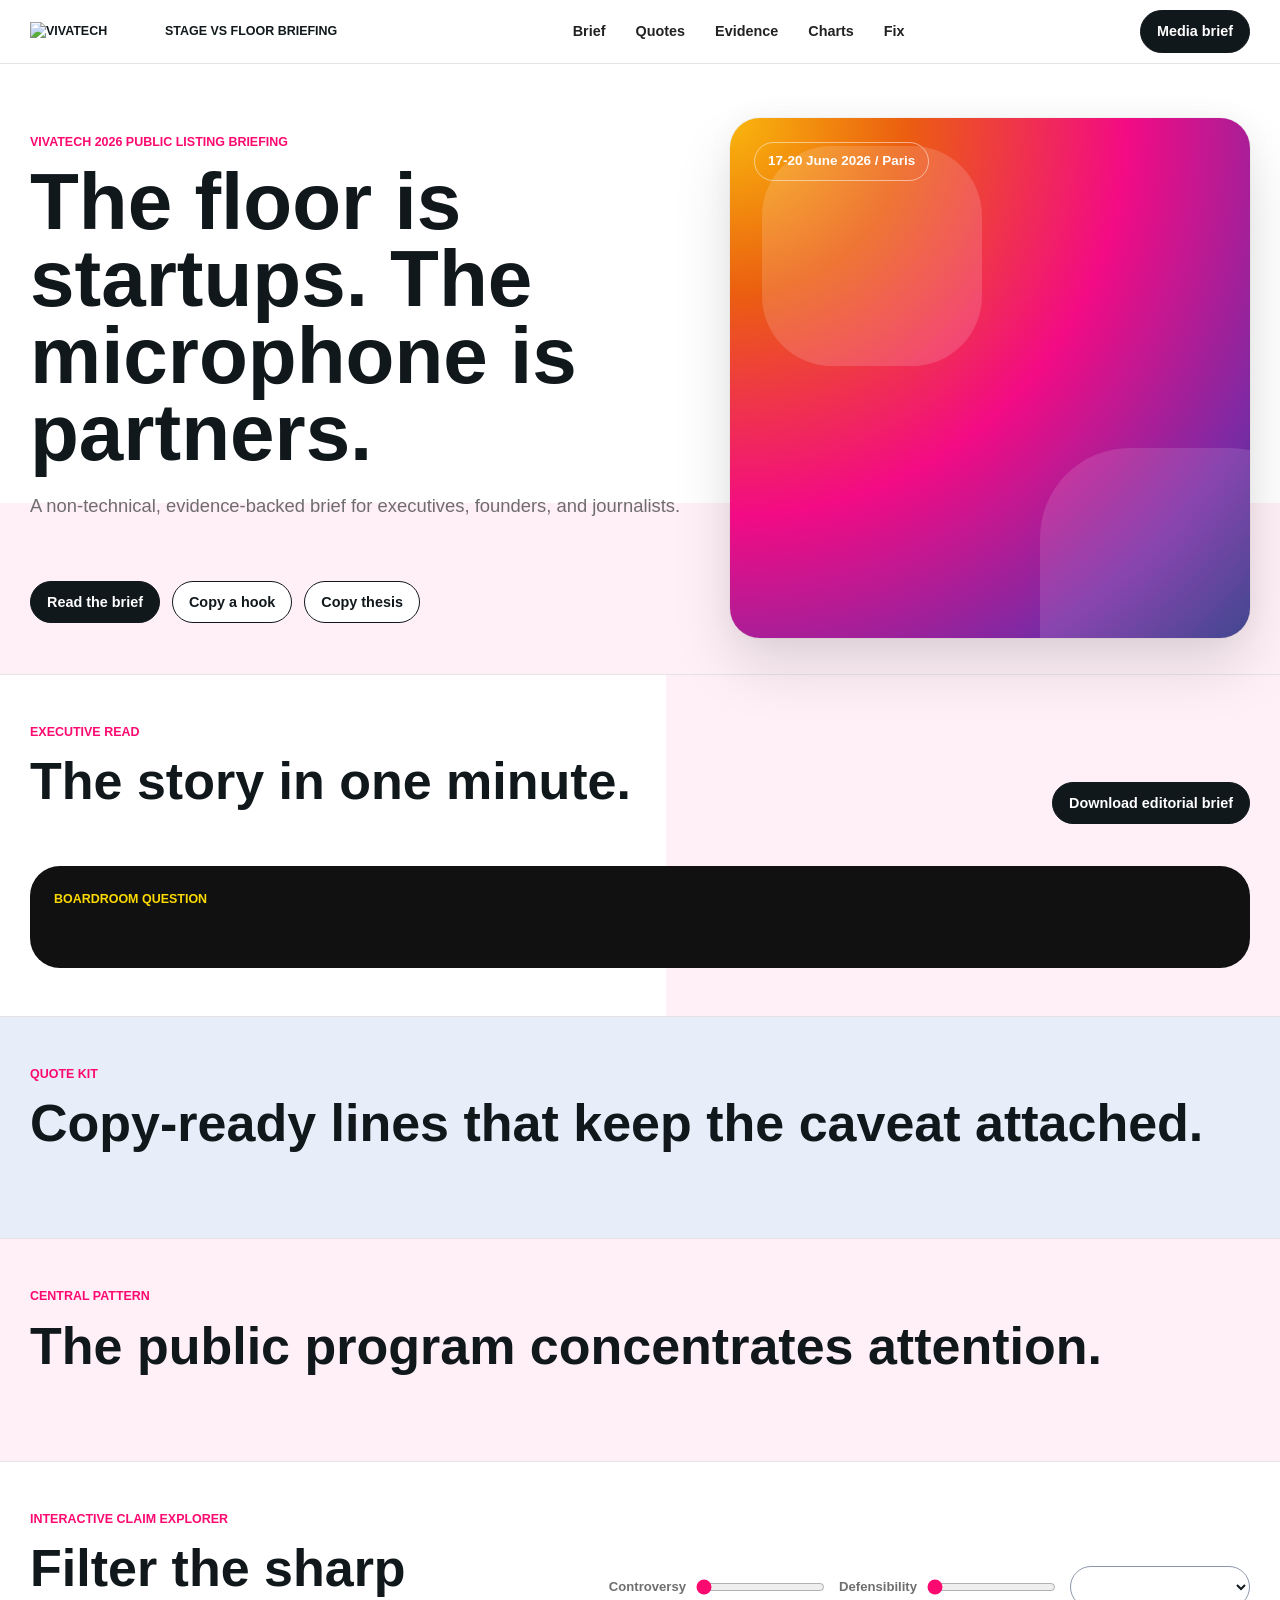
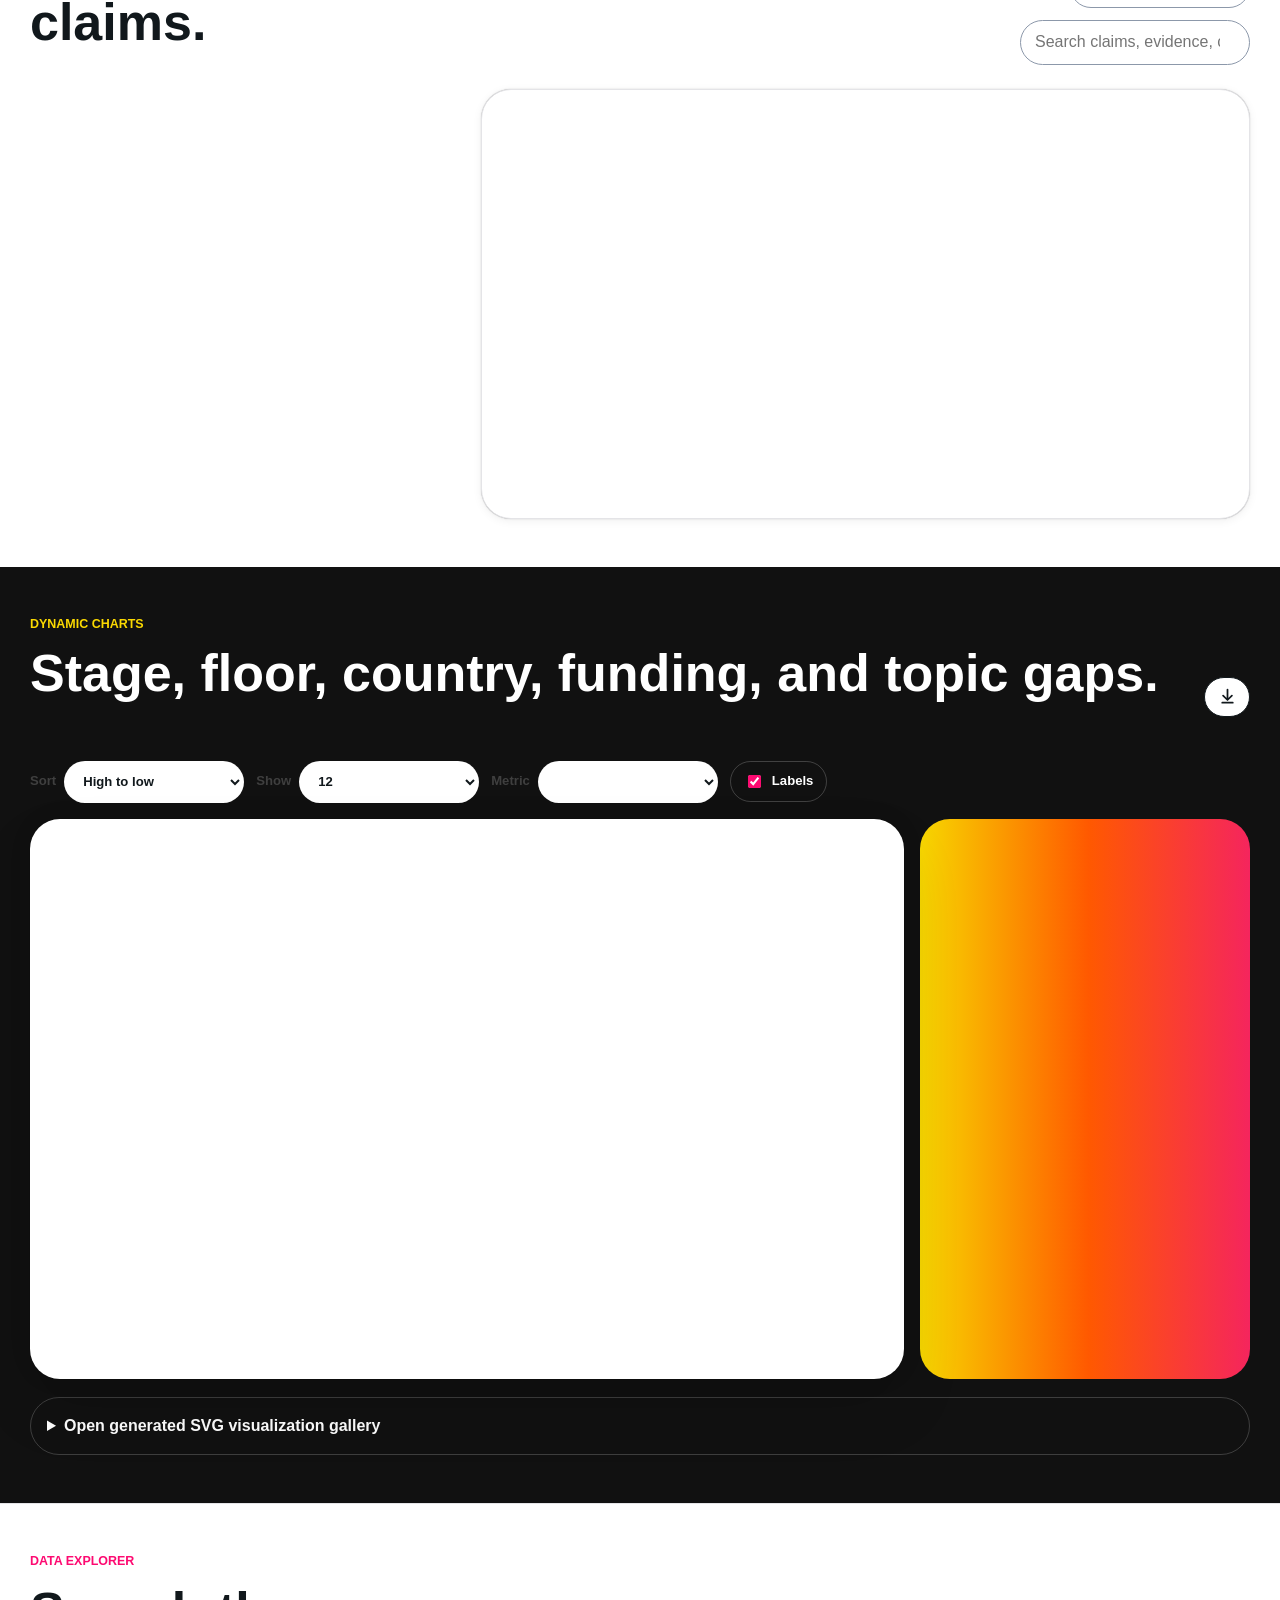
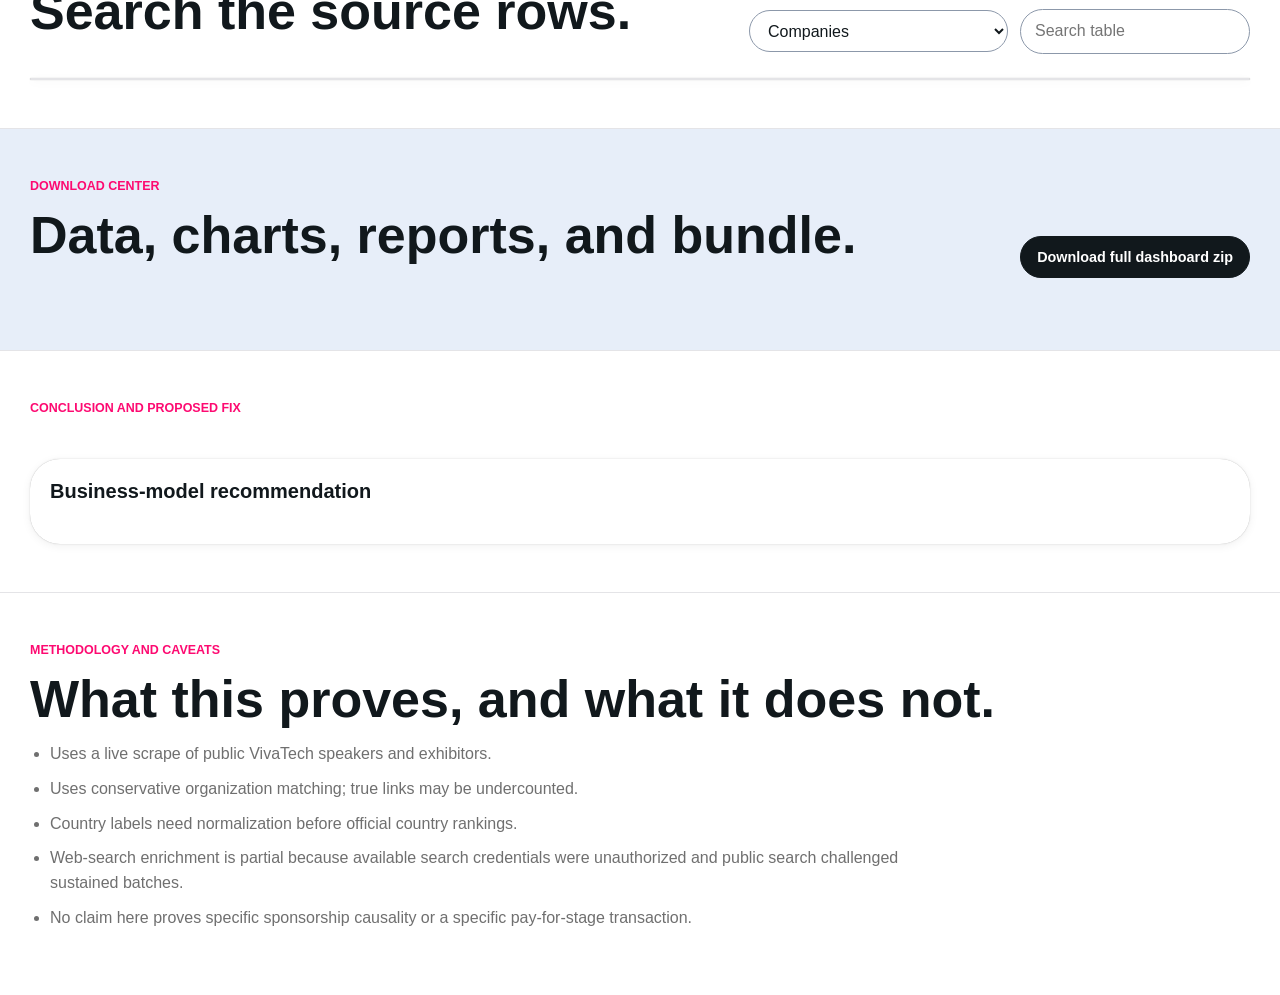
==== commit cad24a5a: "Remove internal publishing guidance from public site" ====
--- a/analysis/dashboard_templates/index.html
+++ b/analysis/dashboard_templates/index.html
@@ -66,7 +66,6 @@
         <div id="quoteFilters" class="quote-filters" aria-label="Quote audience filters"></div>
       </div>
       <div id="quoteGrid" class="quote-grid"></div>
-      <div id="languageRules" class="language-rules"></div>
     </section>
 
     <section class="band thesis-band">
@@ -197,7 +196,6 @@
       <div class="business-model">
         <h3>Business-model recommendation</h3>
         <p id="businessModel"></p>
-        <p class="redline" id="redLine"></p>
       </div>
     </section>
 
--- a/analysis/dashboard_templates/dashboard.css
+++ b/analysis/dashboard_templates/dashboard.css
@@ -378,25 +378,6 @@
   width:max-content;
   margin-top:auto;
 }
-.language-rules{
-  display:grid;
-  grid-template-columns:repeat(2,minmax(0,1fr));
-  gap:14px;
-  margin-top:18px;
-}
-.language-rules article{
-  padding:20px;
-  border-radius:var(--vt-radius-large);
-  background:#fff;
-  box-shadow:var(--vt-shadow-small);
-}
-.language-rules ul{
-  display:grid;
-  gap:8px;
-  margin:0;
-  padding-left:18px;
-  color:var(--vt-muted);
-}
 .copy-toast{
   position:fixed;
   right:18px;
@@ -695,13 +676,6 @@
 }
 .support-card p,.business-model p,.methodology li{color:var(--vt-muted)}
 .business-model{margin-top:16px}
-.redline{
-  margin-top:14px;
-  border-left:6px solid var(--vt-pink);
-  padding-left:14px;
-  color:var(--vt-black)!important;
-  font-weight:800;
-}
 .methodology ul{display:grid;gap:10px;max-width:900px;padding-left:20px;list-style:disc}
 @media(max-width:1120px){
   .vt-header{grid-template-columns:1fr;justify-items:start}
@@ -726,7 +700,7 @@
   h2{font-size:2.2rem}
   .section-head{display:block}
   .filters,.chart-controls{justify-content:flex-start;margin-top:14px}
-  .claim-layout,.download-list,.support-grid,.svg-gallery,.executive-grid,.quote-grid,.language-rules{grid-template-columns:1fr}
+  .claim-layout,.download-list,.support-grid,.svg-gallery,.executive-grid,.quote-grid{grid-template-columns:1fr}
   .chart-canvas{min-height:460px}
   .chart-canvas svg{min-width:720px}
   .chart-tabs{flex-wrap:nowrap;overflow:auto}
